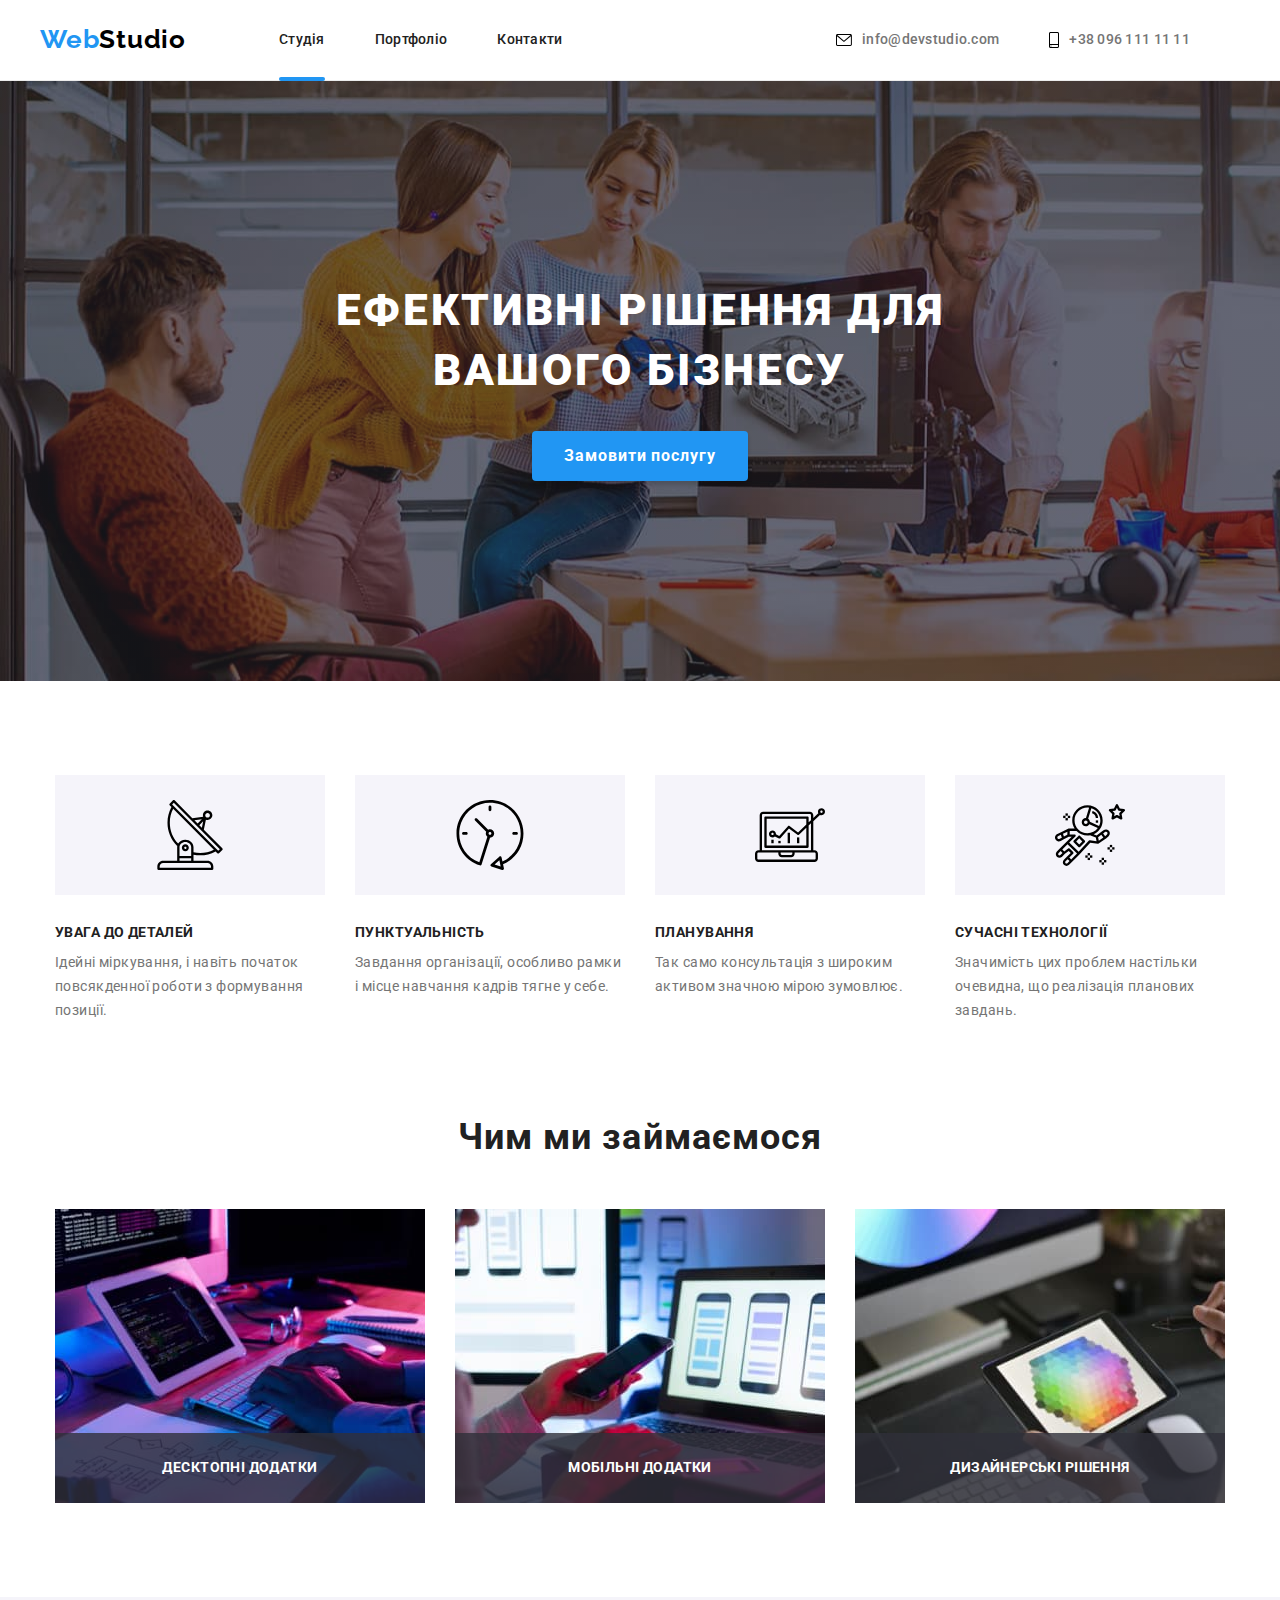
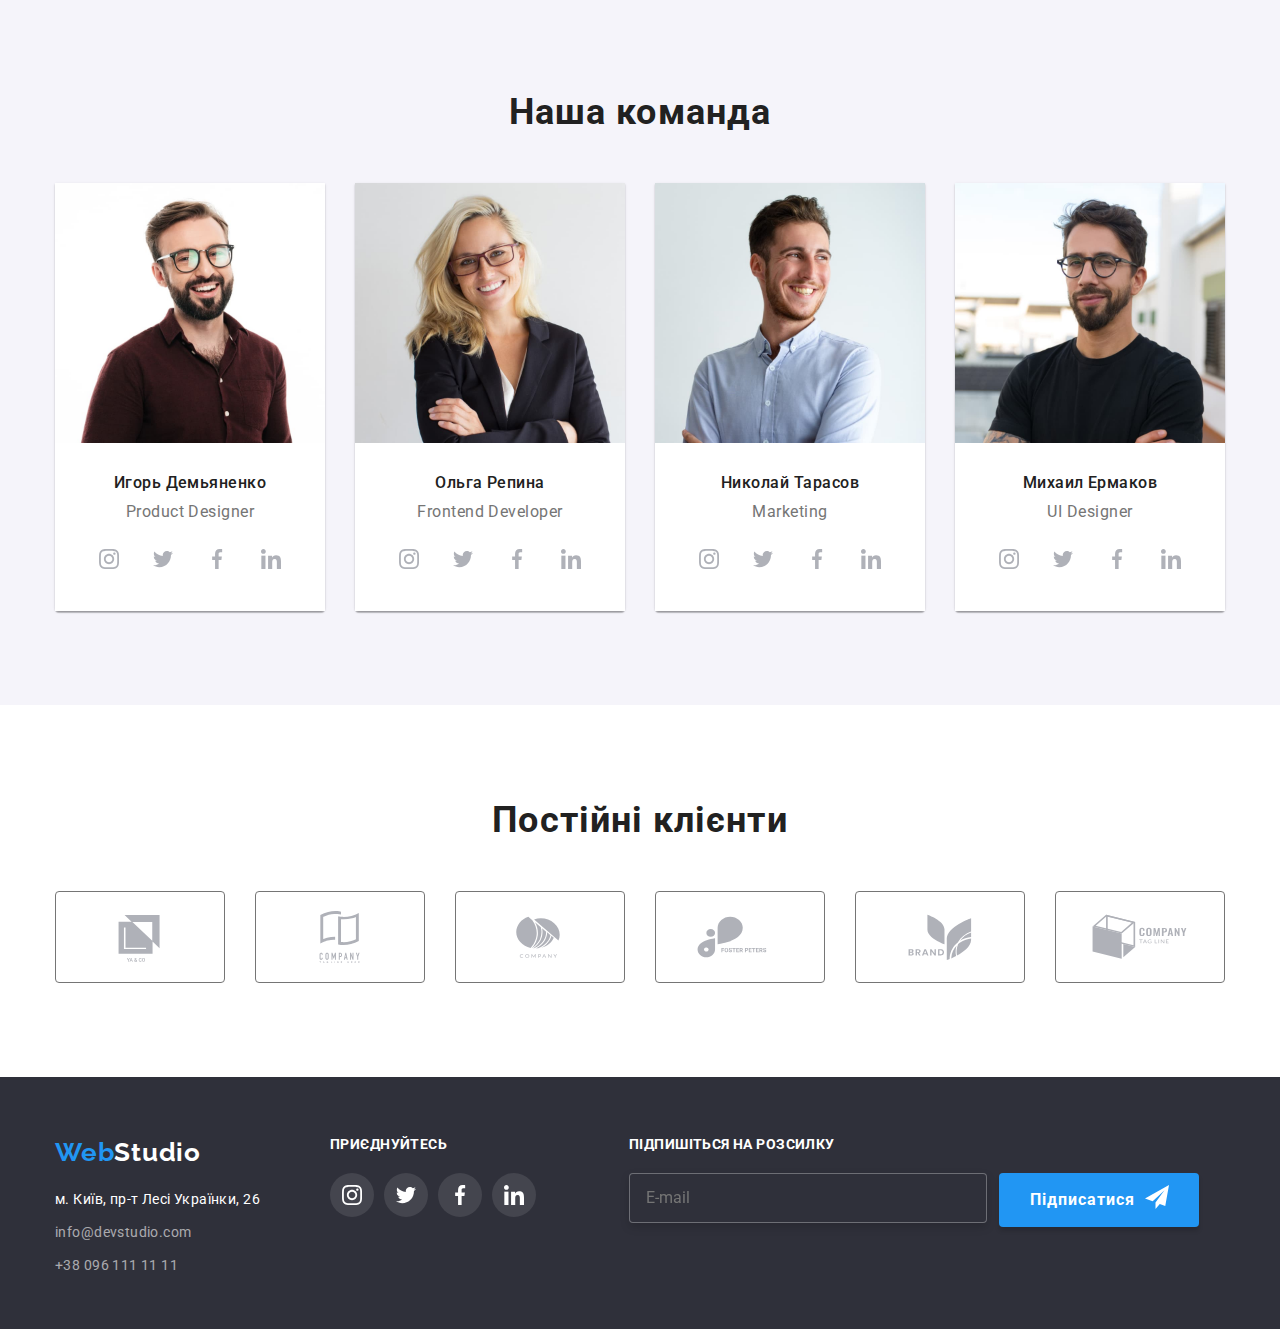
==== index.html @ 97316827 "home6" ====
<!DOCTYPE html>
<html lang="uk">
<head>
    <meta charset="UTF-8">
    <meta http-equiv="X-UA-Compatible" content="IE=edge">
    <meta name="viewport" content="width=device-width, initial-scale=1.0">
    <title lang="en">WebStudio</title>
    <link rel="preconnect" href="https://fonts.googleapis.com">
    <link rel="preconnect" href="https://fonts.gstatic.com" crossorigin>
    <link
      href="https://fonts.googleapis.com/css2?family=Montserrat:wght@400;500;600&family=Roboto:wght@400;500;700;900&display=swap"
      rel="stylesheet">
      <link rel="preconnect" href="https://fonts.googleapis.com">
      <link rel="preconnect" href="https://fonts.gstatic.com" crossorigin>
      <link
        href="https://fonts.googleapis.com/css2?family=Montserrat:wght@400;500;600&family=Raleway:wght@700&family=Roboto:wght@400;500;700;900&display=swap"
        rel="stylesheet">
        <link rel="stylesheet" href="https://cdn.jsdelivr.net/npm/modern-normalize@1.1.0/modern-normalize.min.css">
    <link rel="stylesheet" href="./css/styles.css">
</head>
<body>
        <!-- шапка -->
        <header class="page-header"> 
          <div class="page-header-container">
          
            <nav class="page-nav">
              <a href="./index.html" class="logo" lang="en">
                <span class="logo-lab">Web</span>Studio</a>
              <ul class="items-header">
               <li class="menu-items">  
                <a href="./index.html" class="link-studio current">Студія</a>
               </li>
                <li class="menu-items">
                 <a href="./portfolio.html" class="link-portfolio">Портфоліо</a> 
                </li>
                <li class="menu-items">
                 <a href="#" class="link">Контакти</a>
                </li>
              </ul>
            </nav>
             
            <div class="contakts">
              <ul class="items-header">
              
                <li>
                  <a href="mailto:info@devstudio.com" class="link-item" lang="en">
                    <svg class="link-icon-envelop">
                      <use href="./images/symbol-defs.svg#icon-envelopehover">
                      </use>
                    </svg>
                    info@devstudio.com
                  </a> 
                   
                </li>
                <li>
                  <a href="tel:+380961111111" class="link-item">
                    <svg class="link-icon-phone">
                      <use href="./images/symbol-defs.svg#icon-smartphone">
                      </use>
                    </svg>
                     +38 096 111 11 11
                  </a>
                </li>
             </ul>
            </div>
          </div>
             
        </header>
    
    <main>  
        <!-- головна фраза-->
       <section class="main">
        <div class="container">  
         <h1 class="title">Ефективні рішення для вашого бізнесу</h1>
         <button type="button" class="button" data-modal-open>Замовити послугу</button>
        </div>
        </section>

        <!--переваги-->
        <section class="section">
          <div class="container">
            
            <ul class="items">
                <li class="list-item">
                  <div class="box-icons">
                    <svg class="box-icons-items">
                      <use href="./images/symbol-defs.svg#icon-antenna"></use>                                 
                    </svg>
                  </div>
                 <h3 class="subtitle">УВАГА ДО ДЕТАЛЕЙ</h3>
                 <p class="text">Ідейні міркування, і навіть початок повсякденної роботи з формування позиції.</p>
                </li>
             

               <li class="list-item">
                <div class="box-icons">
                  <svg class="box-icons-items">
                    <use href="./images/symbol-defs.svg#icon-clock"></use>
                  </svg>
                </div>
                 <h3 class="subtitle">ПУНКТУАЛЬНІСТЬ</h3>
                 <p class="text">Завдання організації, особливо рамки і місце навчання кадрів тягне у себе.</p>
               </li> 

               <li class="list-item">
                <div class="box-icons">
                  <svg class="box-icons-items">
                    <use href="./images/symbol-defs.svg#icon-diagram"></use>
                  </svg>
                </div>
                 <h3 class="subtitle">ПЛАНУВАННЯ</h3>
                 <p class="text">Так само консультація з широким активом значною мірою зумовлює.</p>
               </li> 

                <li class="list-item">
                  <div class="box-icons">
                    <svg class="box-icons-items">
                      <use href="./images/symbol-defs.svg#icon-astronaut"></use>
                    </svg>
                  </div>
                 <h3 class="subtitle">СУЧАСНІ ТЕХНОЛОГІЇ</h3>
                 <p class="text">Значимість цих проблем настільки очевидна, що реалізація планових завдань.</p>
                </li>
            </ul> 
          </div>
            
        </section>
        <!--чим займаэмося-->
        <section class="section-wokr">  
          
          <div class="container-work">
           <h2 class="dsr">Чим ми займаємося</h2> 
           <ul class="items-work">
              <li class="work-list">
                <div class="work-list-box">
                  <img src="./images/box1.jpg" alt="робота за ноутбуком">
                  <div class="thumb">
                    <p class="work-list-diskr">Десктопні додатки</p>

                  </div>
                                   
                </div>
                  
              </li>
             
             <li class="work-list">
               <div class="work-list-box">
                 <img src="./images/box2.jpg" alt="робота за смартфоном">
                  <div class="thumb">
              
                   <p class="work-list-diskr">Мобільні додатки</p>
                  </div>
                </div>
              
             </li>
             <li class="work-list">
                <div class="work-list-box">
                   <img src="./images/box3.jpg" alt="робота за планшетом">
                    <div class="thumb">
              
                      <p class="work-list-diskr">Дизайнерські рішення</p>
                    </div>
                 </div>

              </li>
           </ul>
          </div>
          
        </section>

        <!--персонал-->
        <section class="section staff-container">   
          <div class="container-staff">
            <h2 class="dsr">Наша команда</h2>
             <ul class="items-staff">
                <li class="staff-border-box">
                 <img src="./images/igordemyanenko.jpg" alt="Игорь Демьяненко" width="270" height="260">
                 <div class="staff-box">
                   <h3 class="staff-name">Игорь Демьяненко</h3>
                   <p lang="en" class="staff-position">Product Designer</p>
                   <ul class="staff-social">
                    <li class="social-list">
                      <a href="" class="social-items-link">
                        <svg width="20" height="20">
                          <use href="./images/symbol-defs.svg#icon-instagram"></use>
                        </svg>
                      </a>
                    </li>
                    <li class="social-list">
                      <a href="" class="social-items-link">
                        <svg width="20px" height="20px">
                          <use href="./images/symbol-defs.svg#icon-twitter"></use>
                        </svg>
                      </a>
                    </li>
                    <li class="social-list">
                      <a href="" class="social-items-link">
                        <svg width="20px" height="20px">
                          <use href="./images/symbol-defs.svg#icon-facebook"></use>
                        </svg>
                      </a>
                    </li>
                    <li class="social-list">
                      <a href="" class="social-items-link">
                        <svg width="20px" height="20px">
                          <use href="./images/symbol-defs.svg#icon-linkedin"></use>
                        </svg>
                      </a>
                    </li>
                   </ul>
                 </div>
                </li> 

               <li class="staff-border-box">
                 <img src="./images/olgarepina.jpg" alt="Ольга Репина" width="270" height="260">
                <div class="staff-box">
                 <h3 class="staff-name">Ольга Репина</h3>
                 <p lang="en" class="staff-position">Frontend Developer</p>
                <ul class="staff-social">
                  <li class="social-list">
                    <a href="" class="social-items-link">
                      <svg width="20px" height="20px">
                        <use href="./images/symbol-defs.svg#icon-instagram"></use>
                      </svg>
                    </a>
                  </li>
                  <li class="social-list">
                    <a href="" class="social-items-link">
                      <svg width="20px" height="20px">
                        <use href="./images/symbol-defs.svg#icon-twitter"></use>
                      </svg>
                    </a>
                  </li>
                  <li class="social-list">
                    <a href="" class="social-items-link">
                      <svg width="20px" height="20px">
                        <use href="./images/symbol-defs.svg#icon-facebook"></use>
                      </svg>
                    </a>
                  </li>
                  <li class="social-list">
                    <a href="" class="social-items-link">
                      <svg width="20px" height="20px">
                        <use href="./images/symbol-defs.svg#icon-linkedin"></use>
                      </svg>
                    </a>
                  </li>
                </ul>
                 </div>
               </li>

               <li class="staff-border-box">
                 <img src="./images/nikolaitarasov.jpg" alt="Николай Тарасов" width="270" height="260">
                <div class="staff-box">
                 <h3 class="staff-name">Николай Тарасов</h3>
                 <p lang="en" class="staff-position">Marketing</p>
                <ul class="staff-social">
                  <li class="social-list">
                    <a href="" class="social-items-link">
                      <svg width="20px" height="20px">
                        <use href="./images/symbol-defs.svg#icon-instagram"></use>
                      </svg>
                    </a>
                  </li>
                  <li class="social-list">
                    <a href="" class="social-items-link">
                      <svg width="20px" height="20px">
                        <use href="./images/symbol-defs.svg#icon-twitter"></use>
                      </svg>
                    </a>
                  </li>
                  <li class="social-list">
                    <a href="" class="social-items-link">
                      <svg width="20px" height="20px">
                        <use href="./images/symbol-defs.svg#icon-facebook"></use>
                      </svg>
                    </a>
                  </li>
                  <li class="social-list">
                    <a href="" class="social-items-link">
                      <svg width="20px" height="20px">
                        <use href="./images/symbol-defs.svg#icon-linkedin"></use>
                      </svg>
                    </a>
                  </li>
                </ul>
                 </div>
                </li> 

                <li class="staff-border-box">
                 <img src="./images/mikhailermakov.jpg" alt="Михаил Ермаков" width="270" height="260">
                <div class="staff-box">
                 <h3 class="staff-name">Михаил Ермаков</h3>
                 <p lang="en" class="staff-position">UI Designer</p>
                <ul class="staff-social">
                  <li class="social-list">
                    <a href="" class="social-items-link">
                      <svg width="20px" height="20px">
                        <use href="./images/symbol-defs.svg#icon-instagram"></use>
                      </svg>
                    </a>
                  </li>
                  <li class="social-list">
                    <a href="" class="social-items-link">
                      <svg width="20px" height="20px">
                        <use href="./images/symbol-defs.svg#icon-twitter"></use>
                      </svg>
                    </a>
                  </li>
                  <li class="social-list">
                    <a href="" class="social-items-link">
                      <svg width="20px" height="20px">
                        <use href="./images/symbol-defs.svg#icon-facebook"></use>
                      </svg>
                    </a>
                  </li>
                  <li class="social-list">
                    <a href="" class="social-items-link">
                      <svg width="20px" height="20px">
                        <use href="./images/symbol-defs.svg#icon-linkedin"></use>
                      </svg>
                    </a>
                  </li>
                </ul>
                 </div>
                </li>
             </ul> 
          </div>

        </section>

        <!-- постоянные клиенты -->
        <section class="section">
          <div class="section-company">
            <h2 class="dsr">Постійні клієнти</h2>
             <ul class="items-company">

               <li class="list-company">
                 <a href class="client-link">
                    <svg class="companies">
                      <use href="./images/symbol-defs.svg#icon-Logo-ya-co" wight="106" height="60"></use>
                   </svg>
                 </a>
               </li>
               <li class="list-company">
                  <a href class="client-link">
                    <svg class="companies">
                     <use href="./images/symbol-defs.svg#icon-Logo-company" wight="106" height="60"></use>
                    </svg>
                  </a>
               </li>
               <li class="list-company">
                  <a href class="client-link">
                    <svg class="companies">
                     <use href="./images/symbol-defs.svg#icon-Logo" wight="106" height="60"></use>
                   </svg>
                  </a>
               </li>
               <li class="list-company">
                  <a href class="client-link">
                    <svg class="companies">
                     <use href="./images/symbol-defs.svg#icon-foster" wight="106" height="60"></use>
                    </svg>
                  </a>
               </li>
               <li class="list-company">
                  <a href class="client-link">
                    <svg class="companies">
                     <use href="./images/symbol-defs.svg#icon-brand" wight="106" height="60"></use>
                    </svg>
                  </a>
               </li>
               <li class="list-company">
                  <a href class="client-link">
                    <svg class="companies">
                     <use href="./images/symbol-defs.svg#icon-tagline" wight="106" height="60"></use>
                    </svg>
                  </a>
               </li>
          
              </ul>
          </div>
        </section>
        
    </main>
        <!--контактна ынфа-->

    <footer class="footer">
       <div class="footer-logo">
         <div class="footer-logo-social">
            <a href="./index.html" lang="en" class="logo-footer">
             <span class="logo-lab">Web</span>
             <span class="logo-lab-footer">Studio</span>
           </a>
                       
           <address class="content"> 
             <ul class="items-footer">
                <li class="link-footer">м. Київ, пр-т Лесі Українки, 26</li>
         
                <li class="link-footer">
                <a href="mailto:info@devstudio.com" lang="en" class="link-item-footer">info@devstudio.com</a>
                </li>
                   
                <li class="link-footer">
                <a href="tel:+380961111111" class="link-item-footer">+38 096 111 11 11</a>
                </li>
               
              </ul>        
            </address>
          </div>
      
         <div class="social-footer">
            <p class="motivation">ПРИЄДНУЙТЕСЬ</p>
           <ul class="social-footer-items">
             <li class="social-list">
              <a href class="social-items-footer">
                <svg width="20" height="20">
                  <use href="./images/symbol-defs.svg#icon-instagram"></use>
                </svg>
              </a>
             </li>
             <li class="social-list">
              <a href class="social-items-footer">
                <svg width="20" height="20">
                  <use href="./images/symbol-defs.svg#icon-twitter"></use>
                </svg>
              </a>
             </li>
             <li class="social-list">
              <a href class="social-items-footer">
                <svg width="20" height="20">
                  <use href="./images/symbol-defs.svg#icon-facebook"></use>
                </svg>
              </a>
             </li>
             <li class="social-list">
                <a href class="social-items-footer">
                  <svg width="20" height="20">
                     <use href="./images/symbol-defs.svg#icon-linkedin"></use>
                   </svg>
                </a>
             </li>
           </ul>
          </div>

          <div class="footer-email-form">
            <p class="text-email">Підпишіться на розсилку</p>
          
            <form class="form-email" autocomplete="off">
              <label class="form-email-dscr">
                <input type="email" placeholder="E-mail" name="user_email" class="form-email-input"></input>
              </label>
          
              <button type="submit" class="form-email-button"><span class="button-text">Підписатися</span>
                <svg class="icon" widgh="24" heigh="24">
                  <use href="./images/symbol-defs.svg#icon-icon-send"></use>
                </svg>
              </button>
          
          
            </form>
          </div>
       </div>
       
      
                           
    </footer>
    

    <!--модальне вікно-->

    <div class="backdrop is-hidden" data-modal>
      <div class="modal">
        <button type="button" class="modal-close-btn" data-modal-close>
          <svg class="modal-close-btn-icon">
            <use href="./images/symbol-defs.svg#icon-modal-close"></use>
          </svg>
        </button>
        <p class="form-text">Залиште свої дані, ми вам передзвонимо</p>
        <form class="modal-form">
          <label class="modal-form-field">
            <span class="modal-descr"> Ім’я </span>
            <span class="modal-wrapper">
              <input type="text" name="user_name" required pattern="[a-zA-Zа-яА-Я]+" minlength="2" class="modal-form-input" />
                <svg width="18" height="18" class="modal-form-icon">
                  <use href="./images/symbol-defs.svg#icon-man"></use>
                </svg>
            </span>
          </label>
          <label class="modal-form-field">
            <span class="modal-descr"> Телефон </span>
            <span class="modal-wrapper">
              <input type="tel" name="user_phone" required
                pattern="[0-9]{3}-[0-9]{3}-[0-9]{2}-[0-9]{2}" title="xxx-xxx-xx-xx" class="modal-form-input" />
              <svg width="18" height="18" class="modal-form-icon">
                <use href="./images/symbol-defs.svg#icon-phone-madal"></use>
              </svg>
            </span>
          </label>
          <label class="modal-form-field">
            <span class="modal-descr"> Пошта </span>
            <span class="modal-wrapper">
              <input type="text" name="user_email" required class="modal-form-input"/>
              <svg width="18" height="18" class="modal-form-icon">
                <use href="./images/symbol-defs.svg#icon-email-modal"></use>
              </svg>
            </span>
          </label>
          <label class="modal-form-field">
            <span class="modal-descr"> Коментар </span>
            <textarea name="user_message" class="modal-form-message" placeholder="Введіть текст"></textarea>
          </label>
          <input id="user-policy" type="checkbox" name="user_policy" class="modal-form-check visually-hidden"/>
          <label for="user-policy" class="modal-form-check-desc">
            Погоджуюся з розсилкою та приймаю&nbsp;<a href="#">Умови договору </a>
          </label>
          <button type="submit" class="modal-form-submit">Відправити</button>
        </form>
      </div>
    </div>
    <script src="./js/modal.js"></script>
</body>

</html>
---- css/styles.css ----
:root{
--accent-color: #2196f3;
--subtitle-color: #212121;
--text-color: #757575;
--transition-anime: 250ms cubic-bezier(0.4, 0, 0.2, 1);
}

h1,
h2,
h3,
p{
 margin-top: 0;
 margin-bottom: 0;
}

ul{
 margin-top: 0;
 margin-bottom: 0;
 padding-left: 0;
 }

img{
 display: block;
}

button{
 cursor: pointer;
}

body{
    background: #FFFFFF;
    font-family: 'Roboto', sans-serif;
        
}

.staff-container{
 background-color: #F5F4FA;
}

.current{
    color: var(--accent-color);
}
                /* <Закголовок хедера */

.page-header{
  border-bottom: 1px solid #ECECEC;
}

.page-header-container{
    display: flex;
    
    width: 1200px;
    margin-left: auto;
    margin-right: auto;
        
}

.page-nav{
    display: flex;
        
}

.logo{
    margin-right: 93px;
    padding-top: 24px;
    padding-bottom: 25px;

    font-family: 'Raleway';
    font-weight: 700;
    font-size: 26px;
    line-height: 1.19;
    letter-spacing: 0.03em;
    color: #000000;
    text-decoration: none;
}

.logo-lab{
    font-family: 'Raleway';
    font-weight: 700;
    font-size: 26px;
    line-height: 1.19;
    letter-spacing: 0.03em;
    color: var(--accent-color);
    text-decoration: none;

}

.link{
    position: relative;
    display: block;

    font-weight: 500;
    font-size: 14px;
    line-height: 1.14;
    letter-spacing: 0.02em;
    color: var(--subtitle-color);
    text-decoration: none;
    padding: 32px 0;

    transition: color var(--transition-anime);
    
}

.link-studio{
    position: relative;
    display: block;
    
    font-weight: 500;
    font-size: 14px;
    line-height: 1.14;
    letter-spacing: 0.02em;
    color: var(--subtitle-color);
    text-decoration: none;
    padding: 32px 0;

    transition: background-color var(--transition-anime);
}

.link-studio.current::after{
    position: absolute;
    content: "";
    bottom: -1px;
    left: 0;
    border-radius: 2px;
    width: 100%;
    height: 4px;
    background-color: var(--accent-color)
}

.link-portfolio{
    position: relative;
    display: block;

    font-weight: 500;
    font-size: 14px;
    line-height: 1.14;
    letter-spacing: 0.02em;
    color: var(--subtitle-color);
    text-decoration: none;
    padding: 32px 0;

    transition: background-color var(--transition-anime);
}

.link-portfolio.current::after {
    position: absolute;
    content: "";
    bottom: -1px;
    left: 0;
    border-radius: 2px;
    width: 100%;
    height: 4px;
    background-color: var(--accent-color)
}

.link-item{
    display: flex;
    align-items: center;

    font-weight: 500;
    font-size: 14px;
    line-height: 1.14;
    letter-spacing: 0.02em;
    color: var(--text-color);
    text-decoration: none;
    margin-left: auto;
    margin-right: 50px;

    transition: color var(--transition-anime);
}
.link-icon-envelop{
    margin-right: 10px;
    width: 16px;
    height: 12px;
    color: var(--text-color);

    transition: fill var(--transition-anime);
}

.link-icon-phone{
    margin-right: 10px;
    width: 10px;
    height: 16px;
    color: var(--text-color);

    transition: fill var(--transition-anime);
}

.link:hover,
.link-item:hover,
.link-studio:hover,
.link-portfolio:hover,
.link:focus,
.link-item:focus,
.link-studio:focus,
.link-portfolio:focus{
   
    color: var(--accent-color);
    fill: var(--accent-color);

}

.link-icon-phone:hover,
.link-icon-envelop:hover,
.link-icon-phone:focus,
.link-icon-envelop:focus{
    
    fill: var(--accent-color);
}

.link-item-footer:hover,
.link-item-footer:focus{
    
    font-weight: 400;
    font-size: 14px;
    line-height: 1.71;
    letter-spacing: 0.03em;
    color: var(--accent-color);
    text-decoration: none;
}

.items{
    display: flex;
            
    margin-left: auto;
    list-style: none;
}

.items-header,
.contakts{
    display: flex;
    align-items: center;
    
    margin-left: auto;
    list-style: none;
    
}

.contakts:hover,
.contakts:focus{
    transition: color 250ms cubic-bezier(0.4, 0, 0.2, 1);

    color: var(--accent-color);
}

.letter{
    text-decoration: none;
    margin-right: 10px;
    
}

.phone{
    text-decoration: none;
    margin-right: 10px;
    
}

.list-item{
    width: 270px;
    margin-left: 30px;
}

.list-item:first-child{
    margin-left: 0;
}

.box-icons{
    display: flex;
    align-items: center;
    justify-content: center;

    width: 270px;
    height: 120px;
    background: #F5F4FA;
}

.box-icons-items{

    width: 70px;
    height: 70px;
    
}

.menu-items:not(:last-child){
    margin-right: 50px;
}

                /* основна з секціями */

.container {
    display: flex;
    flex-wrap: wrap;
    flex-direction: column;
    align-items: center;
    width: 1200px;
    margin-left: auto;
    margin-right: auto;
    padding-left: 15px;
    padding-right: 15px;
    

}
.container-work{
    width: 1200px;
    margin-left: auto;
    margin-right: auto;
    padding-left: 15px;
    padding-right: 15px;
    
}

.container-staff{
    display: flex;
    flex-direction: column;

    width: 1200px;
    margin-left: auto;
    margin-right: auto;
    padding-left: 15px;
    padding-right: 15px;
    
}

.items-staff{
    display: flex;
    justify-content: center;
 
    gap: 30px;
    
    list-style: none;

}

.main{
    padding: 200px 0;
    text-align: center;
    background-image: linear-gradient(rgba(47, 48, 58, 0.4),rgba(47, 48, 58, 0.4)), 
    url("../images/mainimage.jpg");
    background-size:cover;
    background-color: #C4C4C4;
    
}

.section{
    padding-top: 94px;
    padding-bottom: 94px;
    
}

.section-wokr{
    padding-bottom: 94px;
}

.title{
    width: 696px;
    margin: 0 auto;
    font-weight: 900;
    font-size: 44px;
    line-height: 1.36;
    letter-spacing: 0.06em;
    text-transform: uppercase;
    color: #FFFFFF;
    text-align: center;
    
}

.button{
   padding-top: 10px;
   padding-bottom: 10px;
   border: none;
   padding-left: 32px;
   padding-right: 32px;
   margin-top: 30px;
   font-weight: 700;
   font-size: 16px;
   line-height: 1.88;
   letter-spacing: 0.06em;
   color: #FFFFFF;
   background-color: var(--accent-color);
   box-shadow: 0px 4px 4px rgba(0, 0, 0, 0.15);
   border-radius: 4px;

   transition: box-shadow var(--transition-anime), background-color var(--transition-anime);
}

.button:hover,
.button:focus{
    
    background-color: #188CE8;
    box-shadow: 0px 4px 4px rgba(0, 0, 0, 0.15);
    border-radius: 4px;

}

.subtitle{
    margin-top: 30px;
    margin-bottom: 10px;
    font-weight: 700;
    font-size: 14px;
    line-height: 1.14;
    letter-spacing: 0.03em;
    text-transform: uppercase;
    color: var(--subtitle-color);
    margin-bottom: 10px;
}

.text{
    text-align: start;
    font-weight: 400;
    font-size: 14px;
    line-height: 1.71;
    letter-spacing: 0.03em;
    color: var(--text-color);
}

.dsr{
    text-align: center;
    margin-bottom: 50px;
    font-weight: 700;
    font-size: 36px;
    line-height: 1.17;
    letter-spacing: 0.03em;
    color: var(--subtitle-color);
}

.items-work{
    display: flex;
    justify-content: center;
    text-decoration: none;
    list-style: none;
    
}

.work-list{
    margin-left: 30px;
}

.work-list:first-child{
    margin-left: 0;
}


.work-list-box{
    position: relative;
          
}

.thumb{
    position: absolute;

    height: 70px;
    width: 100%;
    left: 0;
    bottom: 0;
    background-color: rgba(47, 48, 58, 0.8);
}

.work-list-diskr{
            
    margin-top: 27px;
    margin-bottom: 27px;
     
    font-family: 'Roboto';
    font-style: normal;
    font-weight: 700;
    font-size: 14px;
    line-height: 1.14;
    text-align: center;
    letter-spacing: 0.03em;
    text-transform: uppercase;
    color: #FFFFFF;
         
}

.staff-border-box{
    box-shadow: 0px 1px 3px rgba(0, 0, 0, 0.12), 0px 1px 1px rgba(0, 0, 0, 0.14), 0px 2px 1px rgba(0, 0, 0, 0.2);
    border-radius: 0px 0px 4px 4px;
}

.staff-box{
    padding-top: 30px;
    padding-bottom: 30px;
    background-color: #FFFFFF;
}
.staff-name{
    text-align: center;
    font-weight: 500;
    font-size: 16px;
    line-height: 1.19;
    letter-spacing: 0.03em;
    color: var(--subtitle-color);
}

.staff-position{
    margin-top: 10px;
    text-align: center;
    font-weight: 400;
    font-size: 16px;
    line-height: 1.19;
    letter-spacing: 0.03em;
    color: var(--text-color);

}

.staff-social{
    display: flex;
    justify-content: center;
    gap: 10px;
    margin-top: 16px;
}

.social-list{
    list-style: none;

}

.social-items-link{
    display: flex;
    justify-content: center;
    align-items: center;
    width: 44px;
    height: 44px;
    border-radius: 50%;
    fill: #AFB1B8;
    background-color: #FFFFFF;

    transition: fill var(--transition-anime),background-color var(--transition-anime);
}

.social-items-link:hover,
.social-items-link:focus{
        
    fill: #FFFFFF;
    background-color:var(--accent-color);
   
}

.items-company{
    display: flex;
    list-style: none;
    gap: 30px;
}

.list-company{
    display: flex;
    justify-content: center;
    align-items: center;
    max-width: 170px;
    max-height: 92px;
    
    
    border-radius: 4px;
    color: #AFB1B8;
}

.section-company{
    display: flex;
    flex-direction: column;
    align-items: center;
    width: 1200px;
    margin-left: auto;
    margin-right: auto;
    padding-left: 15px;
    padding-right: 15px;
}

.client-link{
    display: flex;
    max-width: 170px;
    max-height: 92px;
    
    border: 1px solid var(--text-color);
    border-radius: 4px;
    fill: #AFB1B8;
    transition: fill var(--transition-anime), border var(--transition-anime);
    
}

.client-link:hover,
.client-link:focus{
   
    fill: var(--accent-color);
    border: 1px solid var(--accent-color);
}

.companies{
    color: #AFB1B8;
    
    margin-top: 16px;
}

                /* Підвал */

.logo-footer{
    display: flex;
        
    font-family: 'Raleway';
    font-weight: 700;
    font-size: 26px;
    line-height: 1.19;
    letter-spacing: 0.03em;
    color: #000000;
    text-decoration: none;
}

.logo-lab-footer {
    font-family: 'Raleway';
    font-style: normal;
    font-weight: 700;
    font-size: 26px;
    line-height: 1.19;
    letter-spacing: 0.03em;
    color: #FFFFFF;
    text-decoration: none;
}

.link-item-footer {
    transition: color var(--transition-anime);

    font-family: 'Roboto';
    font-style: normal;
    font-weight: 400;
    font-size: 14px;
    line-height: 1.71;
    letter-spacing: 0.03em;
    color: rgba(255, 255, 255, 0.6);
    text-decoration: none;
    margin-top: 9px;

}

.footer{
    height: 252px;
    background: #2F303A;
    padding: 60px 0;
}

.footer-logo{
    display: flex;
    
    width: 1200px;
    margin-left: auto;
    margin-right: auto;
    padding-left: 15px;
    padding-right: 15px;
    
}
.footer-logo-social{
    display: flex;
    flex-direction: column;
}

.content{
    font-style: normal;
    font-weight: 400;
    font-size: 14px;
    line-height: 1.71;
    letter-spacing: 0.03em;
    color: #FFFFFF;
    margin-top: 20px;
}  

.items-footer{
    
    text-decoration: none;
    list-style: none;

} 

.link-footer{
    margin-bottom: 9px;
    text-decoration: none;
    list-style: none;
}

.social-footer{
    display: flex;
    flex-direction: column;
    margin-left: 70px;

    
}

.motivation{
    font-family: 'Roboto';
    font-weight: 700;
    font-size: 14px;
    line-height: 1.14;
    letter-spacing: 0.03em;
    margin-bottom: 20px;
    color: #FFFFFF;
}

.social-items-footer{
    display: flex;
    justify-content: center;
    align-items: center;

    width: 44px;
    height: 44px;
    border-radius: 50%;
    fill: #FFFFFF;
    background: rgba(255, 255, 255, 0.1);

    transition: background-color var(--transition-anime);
   
}

.social-items-footer:hover,
.social-items-footer:focus{
    
    background-color: var(--accent-color);
}

.social-footer-items{
    display: flex;
    
    gap: 10px;
    
    text-decoration: none;
    list-style: none;
}

                 /* пошта у футере */

.footer-email-form{
    display: flex;
    flex-direction: column;
    
    width: 570px;
    height: 86px;
    margin-left: 93px;
    
    
}

.form-email{
    display: flex;
    
}

.form-email-dscr{
    display: flex;
    height: 50px;
}

.text-email{
    display: flex;
    font-family: 'Roboto', sans-serif;
    font-style: normal;
    font-weight: 700;
    font-size: 14px;
    line-height: 1.14;
    letter-spacing: 0.03em;
    text-transform: uppercase;
    color: #FFFFFF;
    margin-bottom: 20px;
}

.form-email-input{
    box-sizing: border-box;
    width: 358px;
    height: 100%;
    padding-left: 16px;
    border: 1px solid rgba(255, 255, 255, 0.3);
    filter: drop-shadow(0px 4px 4px rgba(0, 0, 0, 0.15));
    border-radius: 4px;
    background-color: #2F303A;
    color: #FFFFFF;

}

.form-email-button{
    display: flex;
    min-width: 200px;
    height: 100%;
    padding-top: 10px;
    padding-bottom: 10px;
    padding-left: 29px;
    margin-left: 12px;
    font-family: inherit;
    font-weight: 700;
    font-size: 16px;
    line-height: 1.88;
    letter-spacing: 0.06em;
    color: #FFFFFF;
    background-color: #2196F3;
    box-shadow: 0px 4px 4px rgb(0 0 0 / 15%);
    border-radius: 4px;
    border-color: transparent;

    transition: background-color var(--transition-anime);
     
}

.form-email-button:hover,
.form-email-button:focus{
    background-color: #188CE8;
    box-shadow: 0px 4px 4px rgba(0, 0, 0, 0.15);
    border-radius: 4px;

}

.button-text{
    font-family: 'Roboto', sans-serif;
    font-style: normal;
    font-weight: 700;
    font-size: 16px;
    line-height: 1.88;
    letter-spacing: 0.06em;
    color: #FFFFFF;
}

.icon {
    display: inline-block;
    width: 24px;
    height: 24px;
    margin-left: 10px;
    stroke-width: 0;
    stroke: currentColor;
    fill: currentColor;
}
                /* Портфоліо */
.buttons{
    
    font-family: 'Roboto';
    font-weight: 500;
    font-size: 16px;
    border: none;
    line-height: 1.63;
    padding: 6px 22px;
    letter-spacing: 0.03em;
    color: var(--subtitle-color);
    background: #F5F4FA;
    border-radius: 4px;

    transition: box-shadow var(--transition-anime), background-color var(--transition-anime), color var(--transition-anime);

}
.buttons-container{
    display: flex;
    justify-content: center;
    flex-wrap: wrap;

    width: 1200px;
    margin-left: auto;
    margin-right: auto;
    padding-left: 15px;
    padding-right: 15px;
}

.items-buttons{
    display: flex;
    align-items: center;
    gap: 8px;
    margin-bottom: 50px;
    list-style: none;
  
}
    
.buttons:hover,
.buttons:focus {
    
    background-color: var(--accent-color);
    box-shadow: 0px 3px 1px rgba(0, 0, 0, 0.1), 0px 1px 2px rgba(0, 0, 0, 0.08), 0px 2px 2px rgba(0, 0, 0, 0.12);
    border-radius: 4px;
    color: #FFFFFF;
    box-shadow: 0px 3px 1px rgba(0, 0, 0, 0.1), 0px 1px 2px rgba(0, 0, 0, 0.08), 0px 2px 2px rgba(0, 0, 0, 0.12);
    border-radius: 4px;
    

}
.items-portfolio{
    display: flex;
    flex-wrap: wrap;
    
    gap: 30px;
    margin-left: auto;
    
    list-style: none;
}

.cards{
    transition: box-shadow var(--transition-anime);

    background: #FFFFFF;
}

.cards:hover,
.cards:focus{
    
    box-shadow: 0px 1px 1px rgba(0, 0, 0, 0.12), 
    0px 4px 4px rgba(0, 0, 0, 0.06), 
    1px 4px 6px rgba(0, 0, 0, 0.16) 

}

.cards:hover .overlay{
    transform: translate(0,0);
}

.box-cards{
    
    position: relative;
    overflow: hidden;
}

.overlay{
    position: absolute;
    top: 0;
    left: 0;
    width: 100%;
    height: 100%;
    transition: transform 250ms cubic-bezier(0.4, 0, 0.2, 1);
    
    transform: translate(0, 100%);

    padding-top: 63px;
    padding-bottom: 63px;
    padding-right: 24px;
    padding-left: 24px;

    font-family: 'Roboto';
    font-style: normal;
    font-weight: 400;
    font-size: 18px;
    line-height: 1.56;
    letter-spacing: 0.03em;
    color: #FFFFFF;
    background: rgba(33, 150, 243, 0.9);
}

.text-dcr{

    font-weight: 700;
    font-size: 18px;
    line-height: 2;
    letter-spacing: 0.06em;
    color: var(--subtitle-color);
    

}

.text-dcr-name{
    margin-top: 4px;
    font-weight: 400;
    font-size: 16px;
    line-height: 1.88;
    letter-spacing: 0.03em;
    color: var(--text-color);
    letter-spacing: 0.03em;
      
}

.work-container{
    display: flex;
    flex-wrap: wrap;
    display: flex;

    width: 1200px;
    margin-left: auto;
    margin-right: auto;
    padding-left: 15px;
    padding-right: 15px;
    padding-bottom: 94px;
}

.items-text-border{
    padding: 20px 24px 20px 24px;
    border: 1px solid #EEEEEE;
}

.portfolio-links{
    border: 1px solid #EEEEEE;
    box-shadow: 0px 1px 1px rgba(0, 0, 0, 0.12), 0px 4px 4px rgba(0, 0, 0, 0.06), 1px 4px 6px rgba(0, 0, 0, 0.16);
    
}

               /* Моадльне вікно */
.backdrop{
    position: fixed;
    width: 100%;
    height: 100%;
    left: 0px;
    top: 0px;
    z-index: 50;
    background: rgba(0, 0, 0, 0.2);

    transition: opacity 250ms cubic-bezier(0.4, 0, 0.2, 1), visibility 250ms cubic-bezier(0.4, 0, 0.2, 1);
}

.backdrop.is-hidden{
    opacity: 0;
    visibility: hidden;
    pointer-events: none;

}

.modal{
    position: absolute;
    top: 50%;
    left: 50%;
    transform: translate(-50%, -50%);
    width: 528px;
    height: 581px;
    background-color: #FFFFFF;
    padding: 40px;
}

.modal-close-btn{
    position: absolute;
    top: 8px;
    right: 8px;

    display: flex;
    justify-content: center;
    align-items: center;
    width: 30px;
    height: 30px;
    border-radius: 50%;
    background: #FFFFFF;
    border: 1px solid rgba(0, 0, 0, 0.1);
    padding: 0;

}

.modal-close-btn-icon{
    width: 18px;
    height: 18px;
}

                /* модальна форма */


.form-text{
    font-family: 'Roboto';
    font-style: normal;
    font-weight: 700;
    font-size: 20px;
    line-height: 1.15;
    text-align: center;
    letter-spacing: 0.03em;
    color: #212121;
}


.modal-form{
    display: flex;
    flex-direction: column;

            
}

.modal-form-field{
    display: flex;
    flex-direction: column;
    width: 100%;
    margin-bottom: 10px;
    

}

.modal-descr{
    display: block;
    width: 100%;

    font-family: 'Roboto';
    font-style: normal;
    font-weight: 400;
    font-size: 12px;
    line-height: 1.17;
    letter-spacing: 0.01em;
    color: var(--text-color);
    margin-bottom: 4px;
    
}

.modal-wrapper{
    position: relative;
    
    height: 100%;
}

.modal-form-input{
    width: 100%;
    height: 40px;
    border: 1px solid rgba(33, 33, 33, 0.2);
    border-radius: 4px;
    padding-left: 42px;
    color: var(--subtitle-color);
    transition: border-color var(--transition-anime);
}

.modal-form-input:focus {
    outline: none;
    border-color: var(--accent-color);
}

.modal-form-icon {
    position: absolute;
    
    top:50%;
    left:12px;
    transform: translate(0,-50%);
    display: block;
    width: 18px;
    height: 18px;
    transition:  fill var(--transition-anime);
}

.modal-form-input:focus + .modal-form-icon{
    fill: var(--accent-color);
}

.modal-form-message {
    resize: none;
    width: 100%;
    height: 120px;
    padding: 12px 16px;
    border-radius: 4px;
    transition: border-color var(--transition-anime);
}

.modal-form-message::placeholder {
    color: rgba(117, 117, 117, 0.5);

}

.modal-form-message:focus{
    outline: none;
    border-color:var(--accent-color);
}

.modal-form-check-desc{
    display: flex;
    align-items: center;
    margin-top: 20px;

    font-family: 'Roboto';
    font-style: normal;
    font-weight: 400;
    font-size: 14px;
    line-height: 1.71;
    letter-spacing: 0.03em;
    color: var(--text-color);
}

.modal-form-check-desc::before{
    display: block;
    width: 16px;
    height: 15px;
    border: 1px solid #212121;
    cursor: pointer;
    content: "";
    margin-right: 8px;

}

.modal-form-check + .modal-form-check-desc::before{
    background-color: var(--accent-color);
    background-image: url(../images/Vector.jpg);

}

.visually-hidden{
    position: absolute;
    width: 1px;
    height: 1px;
    margin: -1px;
    padding: 0;
    overflow: hidden;
    border: 0;
    clip: rect(0 0 0 0);
}

.modal-form-check:focus + .modal-form-check-desc::before {
    background-color: var(--accent-color);
    background-image: url(../images/Vector.jpg);
}

.modal-form-submit{
    display: flex;
    
    margin-top: 30px;
    width: 200px;
    height: 50px;
    padding-top: 10px;
    padding-bottom: 10px;
    border: none;
    padding-left: 52px;
    padding-right: 52px;
    
    font-weight: 700;
    font-size: 16px;
    line-height: 1.88;
    letter-spacing: 0.06em;
    color: #FFFFFF;
    background-color: var(--accent-color);
    border-radius: 4px;
    
    transition: box-shadow var(--transition-anime), background-color var(--transition-anime);
}

.modal-form-submit:hover,
.modal-form-submit:focus {

    background-color: #188CE8;
    box-shadow: 0px 4px 4px rgba(0, 0, 0, 0.15);
    border-radius: 4px;

}
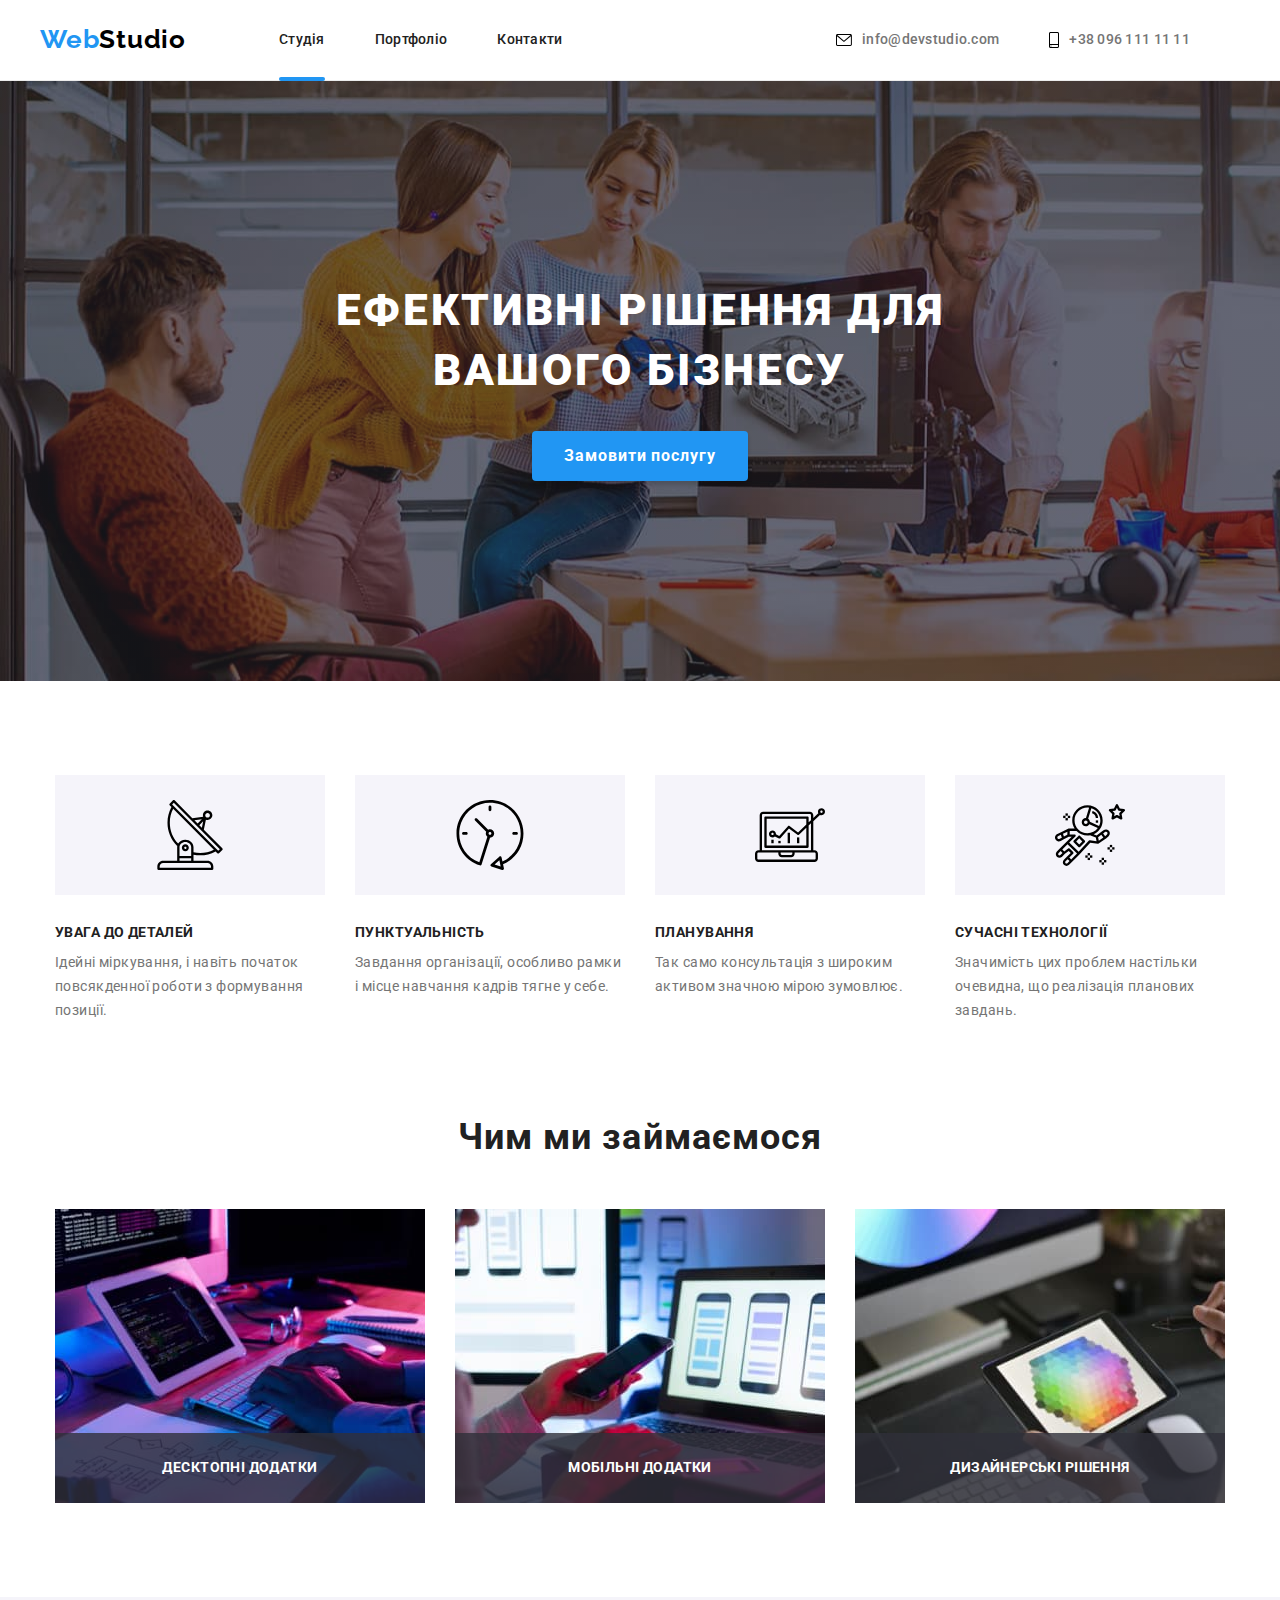
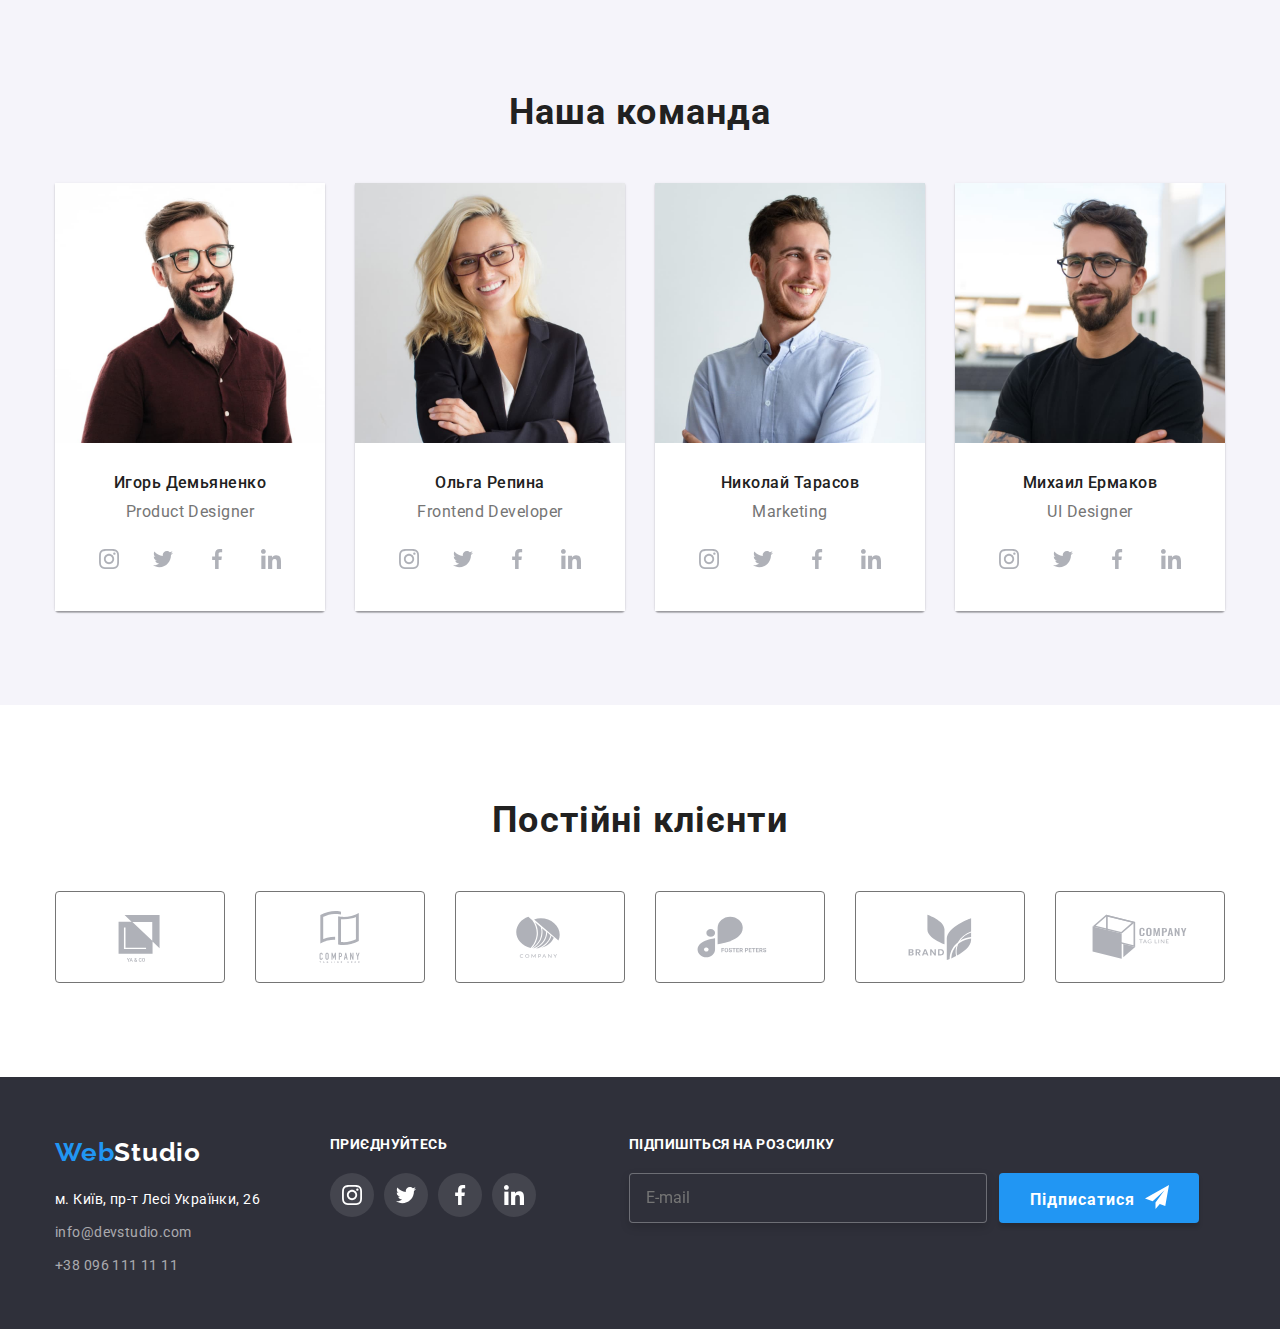
==== commit 4d24c2be: "homework6" ====
--- a/index.html
+++ b/index.html
@@ -512,7 +512,7 @@
           </label>
           <input id="user-policy" type="checkbox" name="user_policy" class="modal-form-check visually-hidden"/>
           <label for="user-policy" class="modal-form-check-desc">
-            Погоджуюся з розсилкою та приймаю&nbsp;<a href="#">Умови договору </a>
+            Погоджуюся з розсилкою та приймаю&nbsp;<a href="" class="modal-link">Умови договору</a>
           </label>
           <button type="submit" class="modal-form-submit">Відправити</button>
         </form>
--- a/css/styles.css
+++ b/css/styles.css
@@ -773,7 +773,7 @@
 .form-email-button{
     display: flex;
     min-width: 200px;
-    height: 100%;
+    height: 50px;
     padding-top: 10px;
     padding-bottom: 10px;
     padding-left: 29px;
@@ -993,7 +993,7 @@
     opacity: 0;
     visibility: hidden;
     pointer-events: none;
-
+    
 }
 
 .modal{
@@ -1005,6 +1005,7 @@
     height: 581px;
     background-color: #FFFFFF;
     padding: 40px;
+    border-radius: 4px;
 }
 
 .modal-close-btn{
@@ -1027,7 +1028,15 @@
 .modal-close-btn-icon{
     width: 18px;
     height: 18px;
-}
+
+    transition: fill var(--transition-anime);
+}
+
+.modal-close-btn-icon:hover,
+.modal-close-btn-icon:focus{
+    fill: var(--accent-color);
+}
+
 
                 /* модальна форма */
 
@@ -1041,12 +1050,14 @@
     text-align: center;
     letter-spacing: 0.03em;
     color: #212121;
+    margin-bottom: 12px;
 }
 
 
 .modal-form{
     display: flex;
     flex-direction: column;
+    align-items: center;
 
             
 }
@@ -1118,6 +1129,8 @@
     height: 120px;
     padding: 12px 16px;
     border-radius: 4px;
+    border: 1px solid rgba(33, 33, 33, 0.2);
+
     transition: border-color var(--transition-anime);
 }
 
@@ -1150,16 +1163,22 @@
     width: 16px;
     height: 15px;
     border: 1px solid #212121;
+    border-radius: 2px;
     cursor: pointer;
     content: "";
     margin-right: 8px;
 
 }
 
-.modal-form-check + .modal-form-check-desc::before{
+.modal-form-check:checked + .modal-form-check-desc::before{
     background-color: var(--accent-color);
-    background-image: url(../images/Vector.jpg);
-
+    background-image: url(../images/svg/icon\ check.svg);
+    background-position: 50% 50%;
+        
+} 
+
+.modal-link{
+ color: var(--accent-color);
 }
 
 .visually-hidden{
@@ -1174,8 +1193,8 @@
 }
 
 .modal-form-check:focus + .modal-form-check-desc::before {
-    background-color: var(--accent-color);
-    background-image: url(../images/Vector.jpg);
+    outline: none;
+    border-color: var(--accent-color);
 }
 
 .modal-form-submit{
